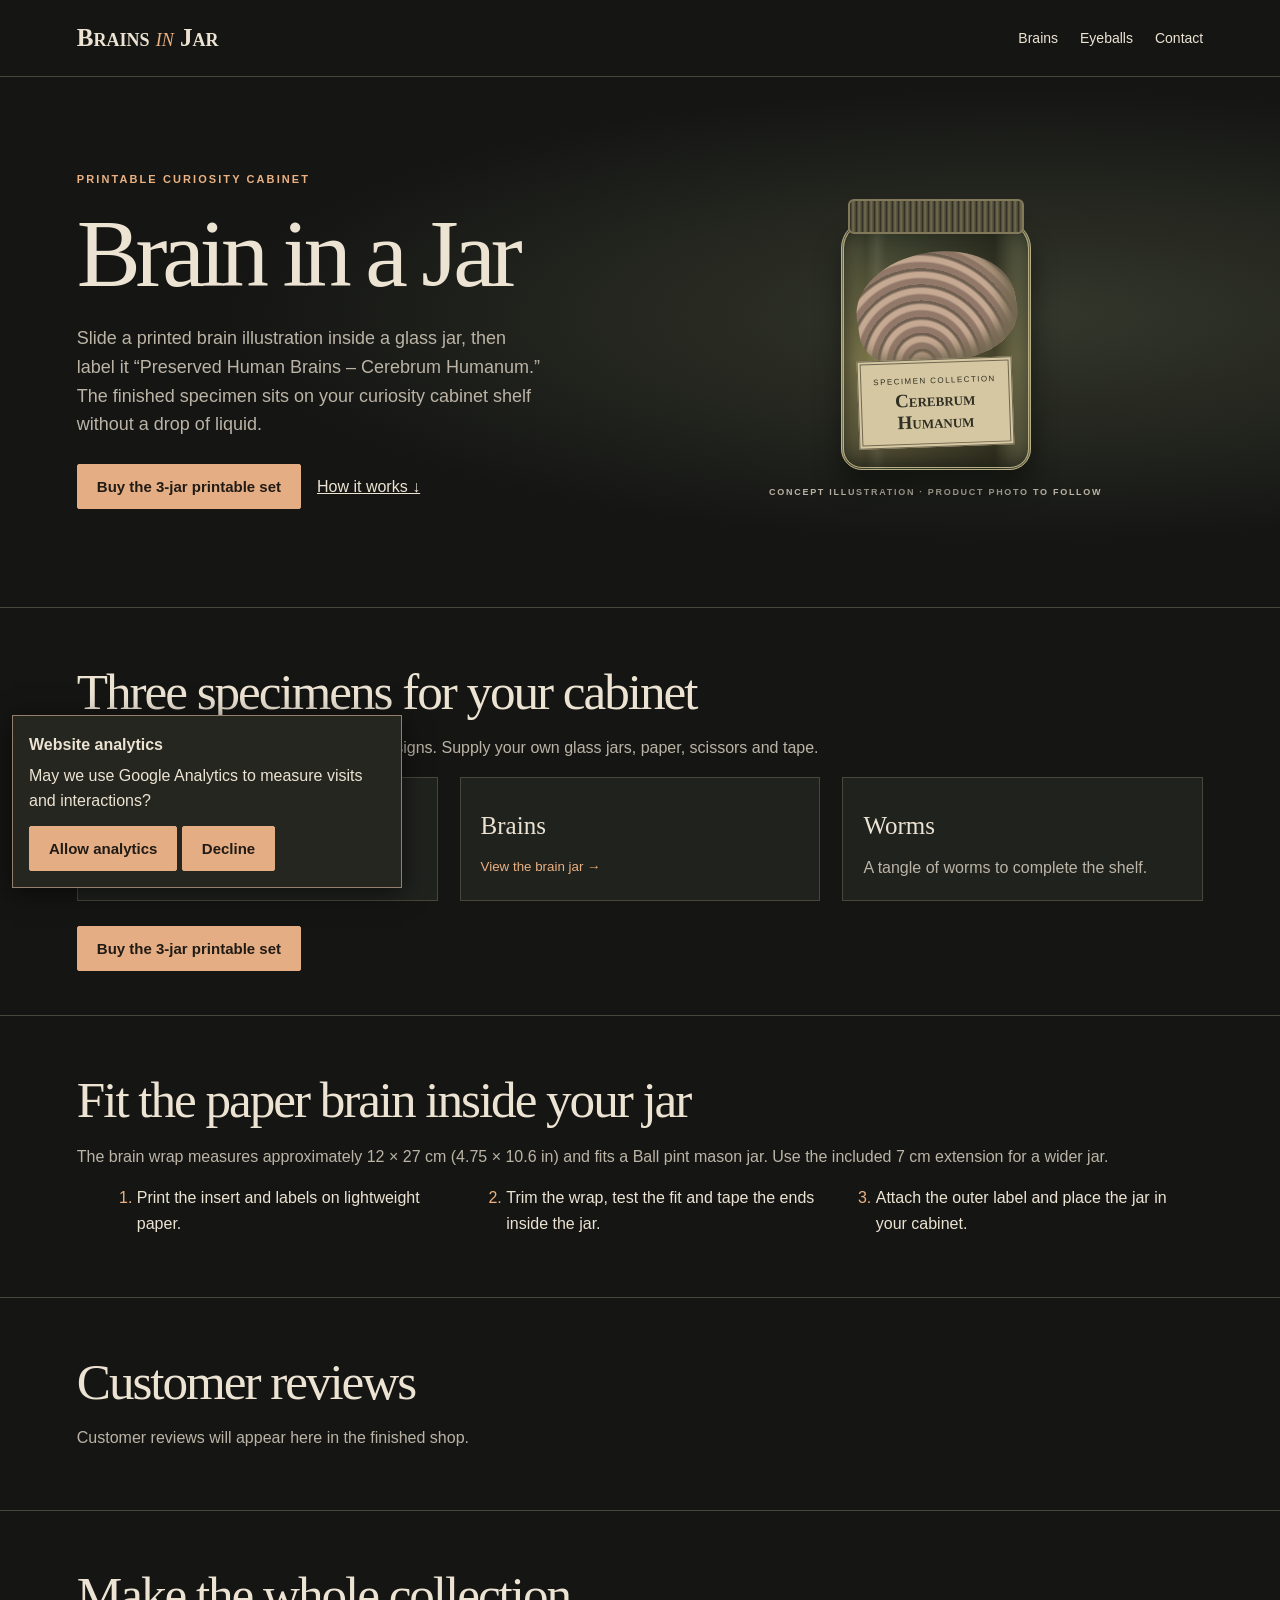
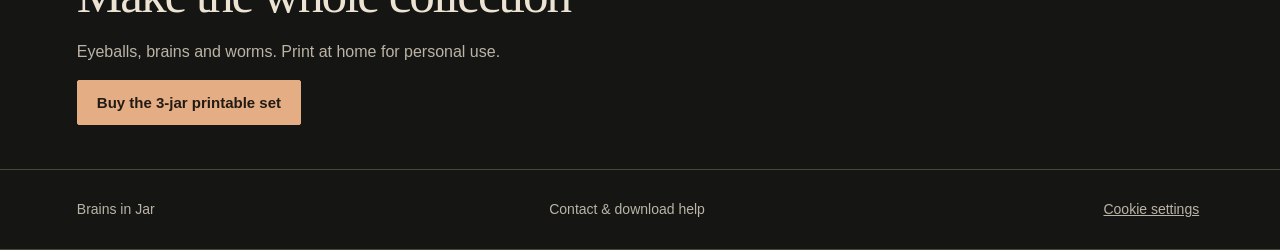
==== public/index.html @ 24efa92d "Add files via upload" ====
<!doctype html><html lang="en"><head><meta charset="utf-8"><meta name="viewport" content="width=device-width,initial-scale=1"><meta name="robots" content="noindex"><title>Brain in a Jar Printable | Brains in Jar</title><link rel="stylesheet" href="style.css"><link rel="icon" href="favicon.ico" sizes="16x16 32x32 48x48 64x64"><link rel="icon" type="image/svg+xml" href="favicon.svg" sizes="any"></head><body><header><a class="brand" href="index.html">Brains <i>in</i> Jar</a><nav aria-label="Main navigation"><a href="index.html">Brains</a><a href="eyeballs-in-a-jar.html">Eyeballs</a><a href="contact.html">Contact</a></nav></header><main><div class="hero"><div><div class="kicker">Printable curiosity cabinet</div><h1>Brain in a Jar</h1><p class="lead">Slide a printed brain illustration inside a glass jar, then label it “Preserved Human Brains – Cerebrum Humanum.” The finished specimen sits on your curiosity cabinet shelf without a drop of liquid.</p><div class="actions"><button type="button" data-buy>Buy the 3-jar printable set</button><a href="#making">How it works ↓</a></div></div><figure><div class="glass" aria-hidden="true"><i class="brain"></i><div class="label"><small>SPECIMEN COLLECTION</small>Cerebrum Humanum</div></div><figcaption>Concept illustration · product photo to follow</figcaption></figure></div><section><h2>Three specimens for your cabinet</h2><p>One digital download with three specimen designs. Supply your own glass jars, paper, scissors and tape.</p><div class="kit"><a href="eyeballs-in-a-jar.html"><h3>Eyeballs</h3><small>View the eyeball jar →</small></a><a href="index.html"><h3>Brains</h3><small>View the brain jar →</small></a><article><h3>Worms</h3><p>A tangle of worms to complete the shelf.</p></article></div><div class="actions"><button type="button" data-buy>Buy the 3-jar printable set</button></div></section><section id="making"><h2>Fit the paper brain inside your jar</h2><p>The brain wrap measures approximately 12 × 27 cm (4.75 × 10.6 in) and fits a Ball pint mason jar. Use the included 7 cm extension for a wider jar.</p><ol class="steps"><li>Print the insert and labels on lightweight paper.</li><li>Trim the wrap, test the fit and tape the ends inside the jar.</li><li>Attach the outer label and place the jar in your cabinet.</li></ol></section><section><h2>Customer reviews</h2><p>Customer reviews will appear here in the finished shop.</p></section><section><h2>Make the whole collection</h2><p>Eyeballs, brains and worms. Print at home for personal use.</p><button type="button" data-buy>Buy the 3-jar printable set</button></section></main><dialog aria-labelledby="checkout"><h2 id="checkout">The three-jar set</h2><p>Eyeballs, brains and worms · Printable download</p><p>Store preview. Checkout will open when the collection launches.</p><form method="dialog"><button>Back to the cabinet</button></form></dialog><script>const box=document.querySelector("dialog");document.querySelectorAll("[data-buy]").forEach(b=>b.onclick=()=>box.showModal());</script><footer><span>Brains in Jar</span><a href="contact.html">Contact &amp; download help</a><button id="cookie-settings" type="button">Cookie settings</button></footer><aside id="analytics-choice" aria-label="Analytics preferences" hidden><strong>Website analytics</strong><p>May we use Google Analytics to measure visits and interactions?</p><button data-accept>Allow analytics</button> <button data-decline>Decline</button></aside><script defer src="analytics.js"></script></body></html>
---- public/style.css ----
:root{--bg:#151614;--paper:#ece3d3;--muted:#bbb4a6;--copper:#ebb182;--line:#49463c}*{box-sizing:border-box}body{margin:0;background:var(--bg);color:var(--paper);font:16px/1.6 'Barlow','Segoe UI',Arial,sans-serif}a{color:inherit}header,footer,.hero,section,main.contact{padding:24px max(6vw,calc((100vw - 1200px)/2))}header,footer,nav,.actions{display:flex;align-items:center;gap:22px}header,footer{justify-content:space-between;border-bottom:1px solid var(--line)}header a,footer a,nav a{text-decoration:none}nav a:hover,footer a:hover{color:var(--copper)}.brand{font:small-caps bold 25px Georgia,serif}.brand i{color:var(--copper);font-weight:normal}nav{font-size:14px}.hero{display:grid;grid-template-columns:1fr 1fr;align-items:center;min-height:530px;gap:5%;padding-top:36px;padding-bottom:40px;background:radial-gradient(ellipse at 80% 45%,#34372b 0,transparent 55%)}h1,h2,h3{font-family:Georgia,serif;font-weight:400;line-height:1.08;margin:14px 0}h1{font-size:clamp(58px,7.5vw,110px);letter-spacing:-.055em}h2{font-size:clamp(32px,4vw,54px);letter-spacing:-.04em}h3{font-size:25px}.kicker,figcaption{color:var(--copper);font:600 11px/1.6 Arial,sans-serif;letter-spacing:.19em;text-transform:uppercase}.lead{max-width:470px;color:var(--muted);font-size:18px}.actions{flex-wrap:wrap;gap:16px;margin-top:25px}button{background:#e5ad83;border:1px solid #e5ad83;color:#211b16;padding:13px 19px;cursor:pointer;font:bold 15px Arial,sans-serif;border-radius:2px}button:hover{background:#f4c7a5}section{padding-top:42px;padding-bottom:44px;border-top:1px solid var(--line)}section p,footer,dialog p{color:var(--muted)}.kit,.steps{display:grid;grid-template-columns:repeat(3,1fr);gap:22px}.kit a,.kit article{display:block;padding:20px;border:1px solid var(--line);background:#20221e;text-decoration:none}.kit a:hover{border-color:var(--copper)}.kit small{color:var(--copper)}.kit p{margin-bottom:0}.steps{counter-reset:step}.steps li{margin-left:20px;padding-right:12px}.steps li::marker{color:var(--copper)}figure{margin:0;text-align:center}figcaption{margin-top:15px;color:var(--muted);font-size:9px}.glass{width:190px;height:250px;margin:40px auto 0;position:relative;border:3px double #b7ae85;border-radius:28px 28px 21px 21px;background:linear-gradient(90deg,#a4986d57,transparent 12%,#cac6a71e 18%,transparent 23%,#17181088 82%,#b0ae8466),linear-gradient(#343a2b,#797348 55%,#49452f);box-shadow:inset 0 0 25px #181c13,0 18px 25px #090b0788}.glass:before{content:'';position:absolute;left:4px;right:4px;top:-24px;height:31px;background:repeating-linear-gradient(90deg,#28271e,#746d51 3px,#403f30 6px);border:2px solid #82795a;border-radius:6px}.eye{position:absolute;width:66px;height:62px;border-radius:50%;background:radial-gradient(circle at 33% 44%,#f7f3df 0 3%,transparent 4%),radial-gradient(circle at 42% 47%,#171a16 0 12%,#788e79 13% 21%,#404f42 22% 25%,#c4bda3 27%,#dbd1b3 48%,#796e56 77%,#343729);box-shadow:2px 4px 5px #20251a}.eye:nth-child(1){left:12px;top:26px;transform:rotate(-20deg)}.eye:nth-child(2){right:12px;top:41px;transform:rotate(110deg)}.eye:nth-child(3){left:52px;top:86px;transform:rotate(55deg)}.brain{position:absolute;inset:29px 12px auto;height:110px;border-radius:52% 52% 40% 35%;background:repeating-radial-gradient(ellipse at 36% 100%,#927869 0 5px,#c6a992 7px 11px,#6f6051 13px 15px);transform:rotate(-9deg);box-shadow:inset -12px -9px 16px #746851}.label{position:absolute;left:8%;right:8%;bottom:20px;background:#d5c7a2;color:#302f23;padding:10px 2px;border:4px double #6f6751;font:small-caps bold 19px Georgia,serif;transform:rotate(-2deg)}.label small{display:block;font:8px/2 Arial,sans-serif;letter-spacing:.18em}.contact{min-height:65vh}.contact h1{font-size:60px}dialog{max-width:min(410px,90vw);background:#22251f;color:var(--paper);border:1px solid var(--line);padding:30px}dialog::backdrop{background:#000b}footer{font-size:14px;border-top:1px solid var(--line)}@media(max-width:700px){header,footer{flex-wrap:wrap;gap:9px}nav{gap:15px}.hero{grid-template-columns:1fr}.hero figure{padding:12px 0}.kit,.steps{grid-template-columns:1fr}.glass{transform:scale(.9);margin-bottom:-10px}section{padding-block:28px}}
#analytics-choice{position:fixed;bottom:12px;left:12px;z-index:4;background:#25261f;color:#ece3d3;padding:16px;border:1px solid #93806c;max-width:min(390px,calc(100vw - 24px));box-shadow:0 4px 24px #0009}#analytics-choice p{margin:5px 0 12px}#cookie-settings{font:inherit;background:transparent;color:inherit;padding:4px;border:0;text-decoration:underline}
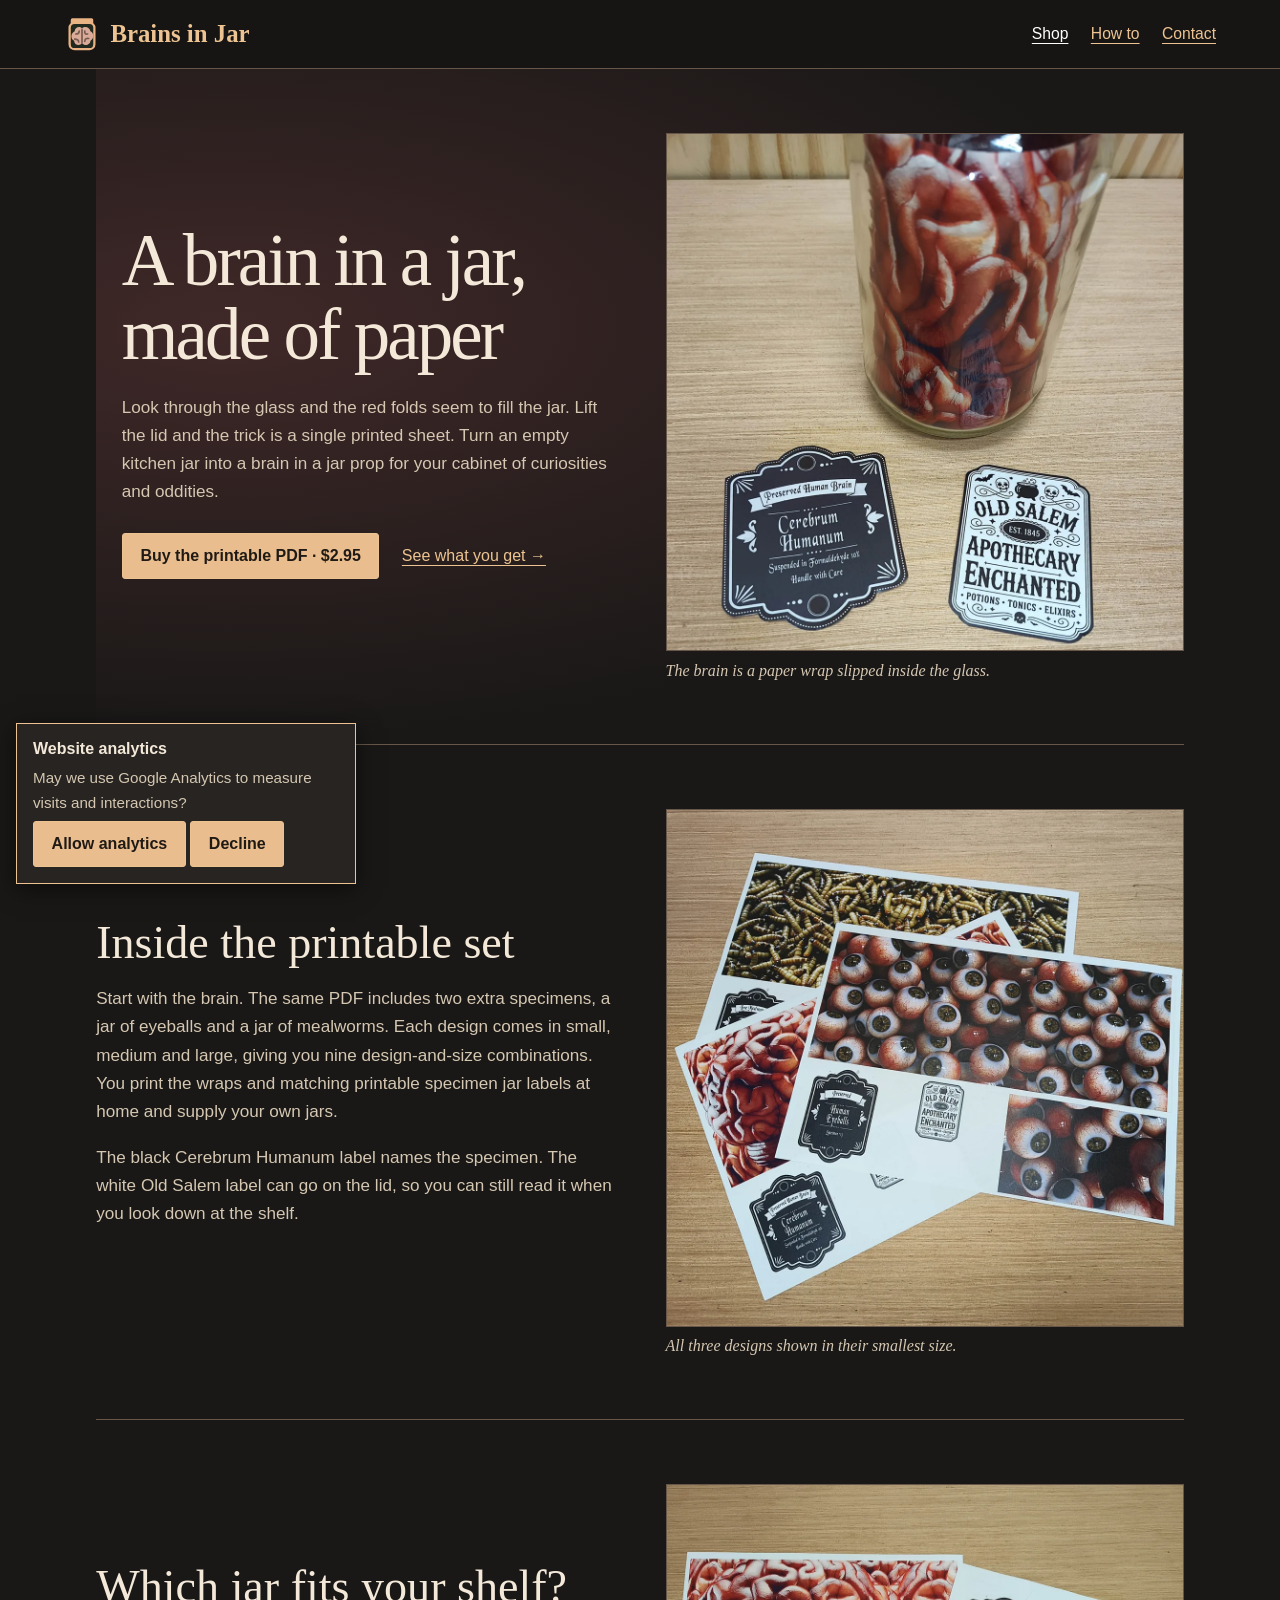
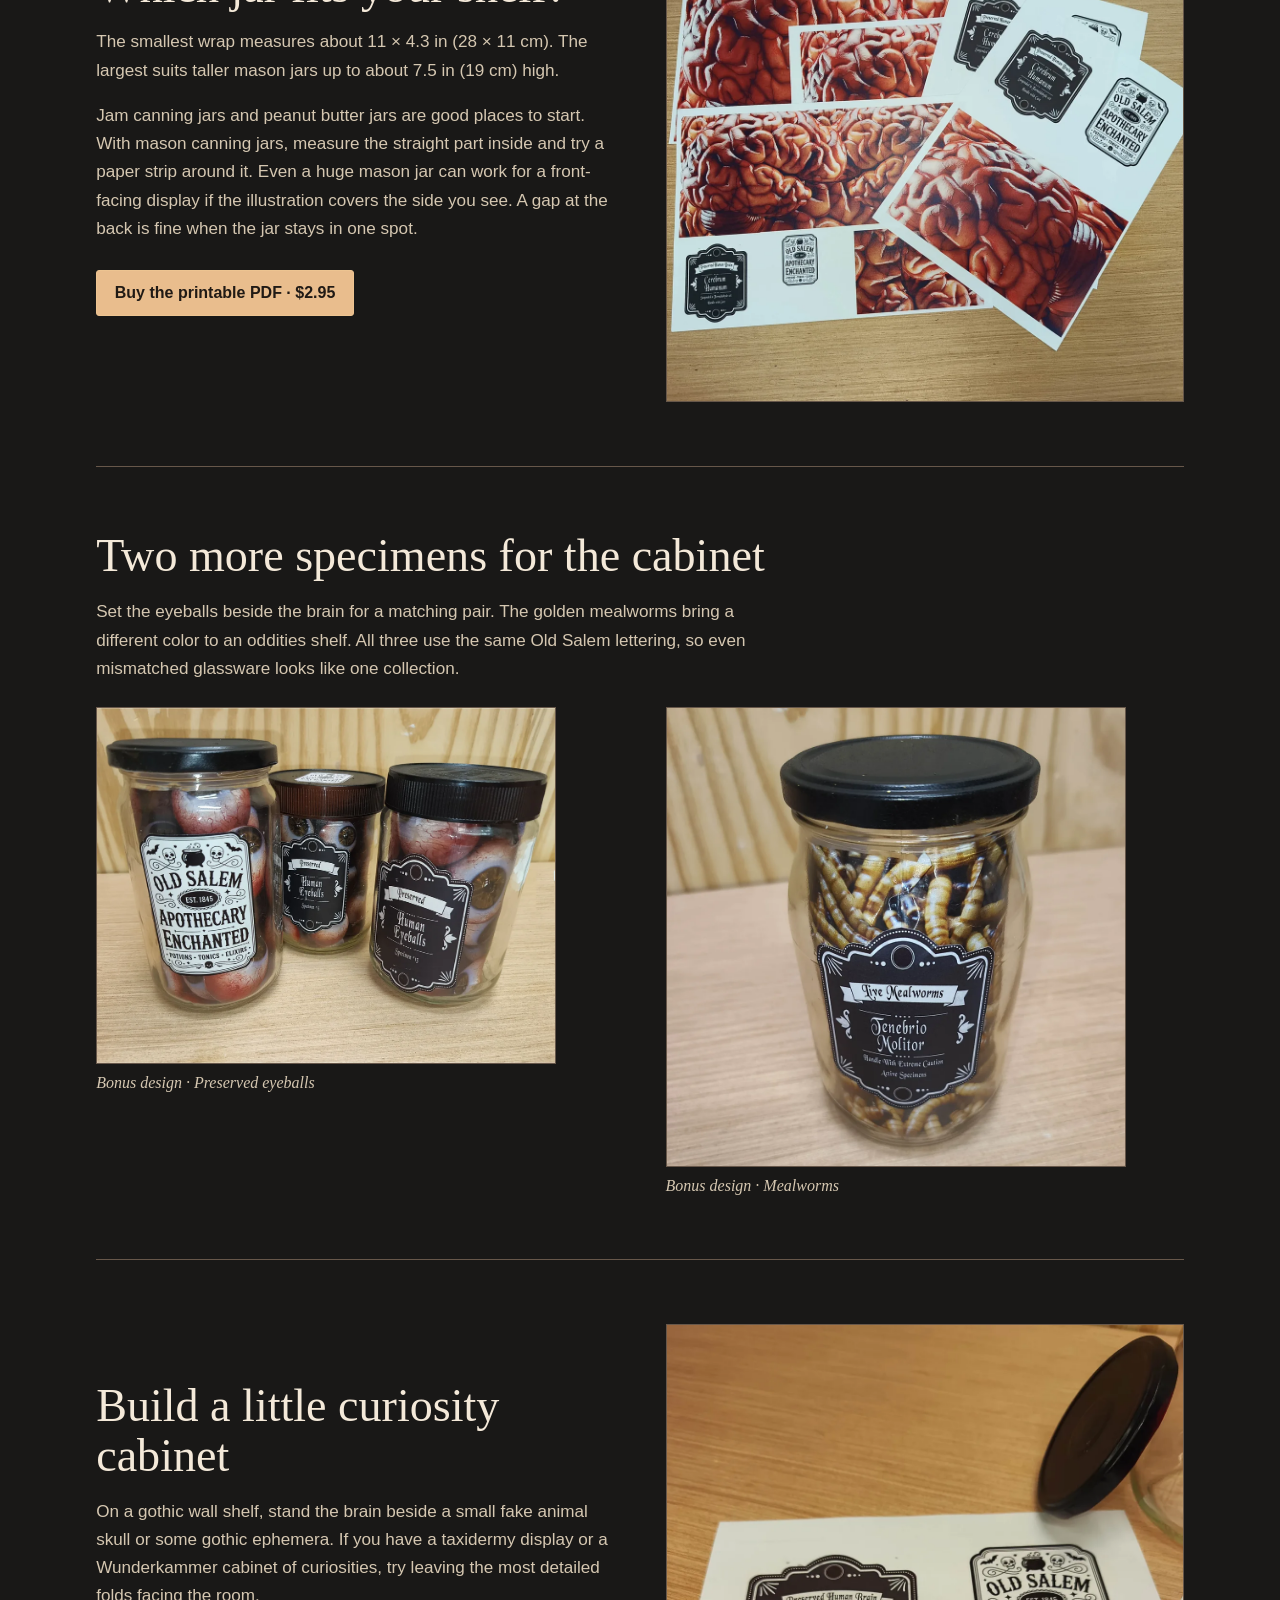
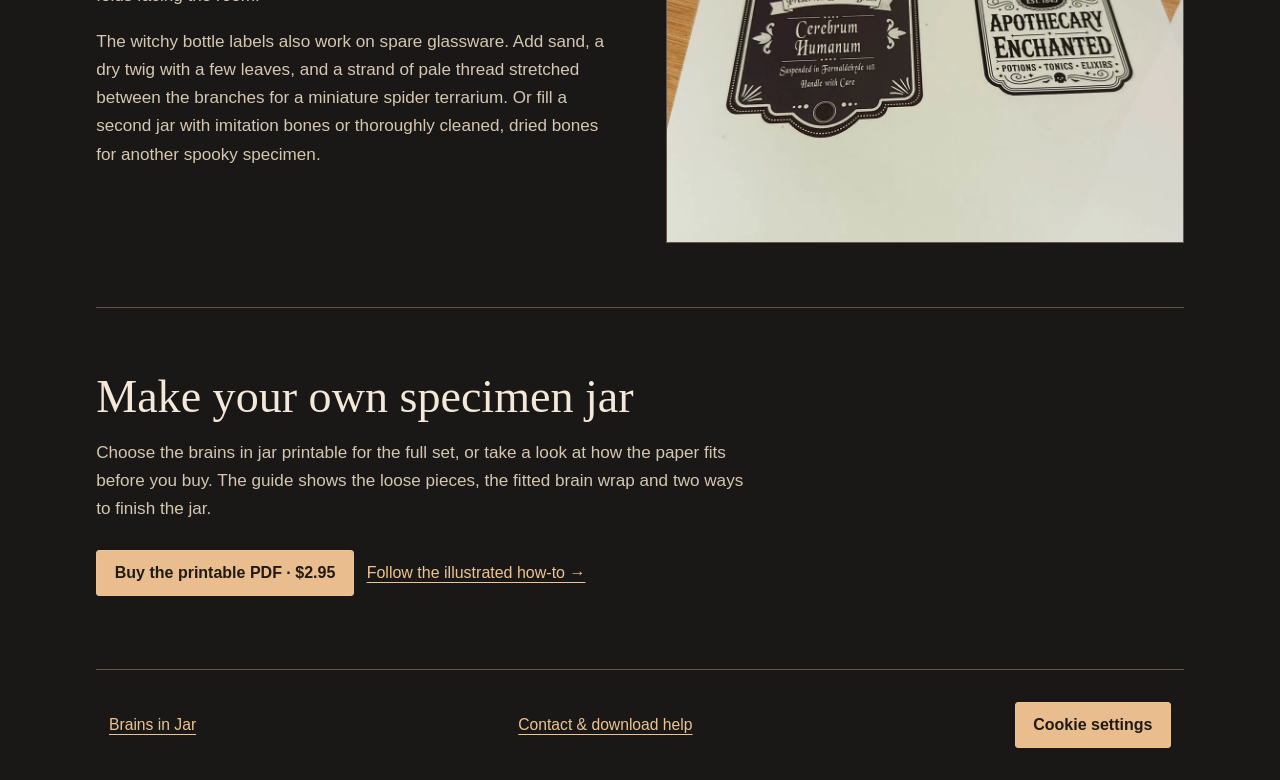
==== commit 7c19cf12: "Add files via upload" ====
--- a/public/index.html
+++ b/public/index.html
@@ -1 +1,2 @@
-<!doctype html><html lang="en"><head><meta charset="utf-8"><meta name="viewport" content="width=device-width,initial-scale=1"><meta name="robots" content="noindex"><title>Brain in a Jar Printable | Brains in Jar</title><link rel="stylesheet" href="style.css"><link rel="icon" href="favicon.ico" sizes="16x16 32x32 48x48 64x64"><link rel="icon" type="image/svg+xml" href="favicon.svg" sizes="any"></head><body><header><a class="brand" href="index.html">Brains <i>in</i> Jar</a><nav aria-label="Main navigation"><a href="index.html">Brains</a><a href="eyeballs-in-a-jar.html">Eyeballs</a><a href="contact.html">Contact</a></nav></header><main><div class="hero"><div><div class="kicker">Printable curiosity cabinet</div><h1>Brain in a Jar</h1><p class="lead">Slide a printed brain illustration inside a glass jar, then label it “Preserved Human Brains – Cerebrum Humanum.” The finished specimen sits on your curiosity cabinet shelf without a drop of liquid.</p><div class="actions"><button type="button" data-buy>Buy the 3-jar printable set</button><a href="#making">How it works ↓</a></div></div><figure><div class="glass" aria-hidden="true"><i class="brain"></i><div class="label"><small>SPECIMEN COLLECTION</small>Cerebrum Humanum</div></div><figcaption>Concept illustration · product photo to follow</figcaption></figure></div><section><h2>Three specimens for your cabinet</h2><p>One digital download with three specimen designs. Supply your own glass jars, paper, scissors and tape.</p><div class="kit"><a href="eyeballs-in-a-jar.html"><h3>Eyeballs</h3><small>View the eyeball jar →</small></a><a href="index.html"><h3>Brains</h3><small>View the brain jar →</small></a><article><h3>Worms</h3><p>A tangle of worms to complete the shelf.</p></article></div><div class="actions"><button type="button" data-buy>Buy the 3-jar printable set</button></div></section><section id="making"><h2>Fit the paper brain inside your jar</h2><p>The brain wrap measures approximately 12 × 27 cm (4.75 × 10.6 in) and fits a Ball pint mason jar. Use the included 7 cm extension for a wider jar.</p><ol class="steps"><li>Print the insert and labels on lightweight paper.</li><li>Trim the wrap, test the fit and tape the ends inside the jar.</li><li>Attach the outer label and place the jar in your cabinet.</li></ol></section><section><h2>Customer reviews</h2><p>Customer reviews will appear here in the finished shop.</p></section><section><h2>Make the whole collection</h2><p>Eyeballs, brains and worms. Print at home for personal use.</p><button type="button" data-buy>Buy the 3-jar printable set</button></section></main><dialog aria-labelledby="checkout"><h2 id="checkout">The three-jar set</h2><p>Eyeballs, brains and worms · Printable download</p><p>Store preview. Checkout will open when the collection launches.</p><form method="dialog"><button>Back to the cabinet</button></form></dialog><script>const box=document.querySelector("dialog");document.querySelectorAll("[data-buy]").forEach(b=>b.onclick=()=>box.showModal());</script><footer><span>Brains in Jar</span><a href="contact.html">Contact &amp; download help</a><button id="cookie-settings" type="button">Cookie settings</button></footer><aside id="analytics-choice" aria-label="Analytics preferences" hidden><strong>Website analytics</strong><p>May we use Google Analytics to measure visits and interactions?</p><button data-accept>Allow analytics</button> <button data-decline>Decline</button></aside><script defer src="analytics.js"></script></body></html>+<!doctype html><html lang="en-US"><head><meta charset="utf-8"><meta name="viewport" content="width=device-width,initial-scale=1"><title>Brain in a Jar Prop | Printable Wraps & Specimen Labels</title><meta name="description" content="Make a paper brain specimen in your own glass jar. The $2.95 PDF includes three sizes each of brain, eyeball and mealworm wraps with matching apothecary labels."><link rel="canonical" href="https://brainsinjar.com/"><link rel="icon" href="/favicon.svg"><link rel="stylesheet" href="/style.css"></head><body><header><div class="bar"><a class="brand" href="/"><img src="/favicon.svg" width="36" height="36" alt="">Brains in Jar</a><nav aria-label="Main navigation"><a href="/" aria-current="page">Shop</a><a href="/how-to">How to</a><a href="/contact">Contact</a></nav></div></header><main><section class="hero split"><div><h1>A brain in a jar, made of paper</h1><p>Look through the glass and the red folds seem to fill the jar. Lift the lid and the trick is a single printed sheet. Turn an empty kitchen jar into a brain in a jar prop for your cabinet of curiosities and oddities.</p><div class="actions"><button class="buy" type="button" data-buy>Buy the printable PDF · $2.95</button><a class="textlink" href="#collection">See what you get →</a></div></div><figure><img src="/cabinet/photos/specimen-1080.webp" srcset="/cabinet/photos/specimen-520.webp 520w, /cabinet/photos/specimen-1080.webp 1080w" sizes="(max-width: 720px) 92vw, 540px" width="1080" height="1080" alt="Folded brain illustration behind glass with the two cut-out apothecary labels" fetchpriority="high"><figcaption>The brain is a paper wrap slipped inside the glass.</figcaption></figure></section><section id="collection" class="split"><div><h2>Inside the printable set</h2><p>Start with the brain. The same PDF includes two extra specimens, a jar of eyeballs and a jar of mealworms. Each design comes in small, medium and large, giving you nine design-and-size combinations. You print the wraps and matching printable specimen jar labels at home and supply your own jars.</p><p>The black Cerebrum Humanum label names the specimen. The white Old Salem label can go on the lid, so you can still read it when you look down at the shelf.</p></div><figure><img src="/cabinet/photos/printable-specimen-jar-set-1080.webp" srcset="/cabinet/photos/printable-specimen-jar-set-520.webp 520w, /cabinet/photos/printable-specimen-jar-set-1080.webp 1080w" sizes="(max-width: 720px) 92vw, 540px" width="1080" height="1080" alt="Small brain, eyeball and mealworm print sheets together" loading="lazy"><figcaption>All three designs shown in their smallest size.</figcaption></figure></section><section class="split"><div><h2>Which jar fits your shelf?</h2><p>The smallest wrap measures about 11 × 4.3 in (28 × 11 cm). The largest suits taller mason jars up to about 7.5 in (19 cm) high.</p><p>Jam canning jars and peanut butter jars are good places to start. With mason canning jars, measure the straight part inside and try a paper strip around it. Even a huge mason jar can work for a front-facing display if the illustration covers the side you see. A gap at the back is fine when the jar stays in one spot.</p><button class="buy" type="button" data-buy>Buy the printable PDF · $2.95</button></div><figure><img src="/cabinet/photos/sizes-1080.webp" srcset="/cabinet/photos/sizes-520.webp 520w, /cabinet/photos/sizes-1080.webp 1080w" sizes="(max-width: 720px) 92vw, 540px" width="1080" height="1080" alt="Brain wrap and coordinating labels printed at several sizes" loading="lazy"></figure></section><section class="wide"><div><h2>Two more specimens for the cabinet</h2><p>Set the eyeballs beside the brain for a matching pair. The golden mealworms bring a different color to an oddities shelf. All three use the same Old Salem lettering, so even mismatched glassware looks like one collection.</p><div class="gallery"><figure><img src="/cabinet/photos/eyeball-jars-1080.webp" srcset="/cabinet/photos/eyeball-jars-520.webp 520w, /cabinet/photos/eyeball-jars-1080.webp 1080w" sizes="(max-width: 720px) 92vw, 540px" width="1080" height="837" alt="Three finished eyeball jars with black and white labels" loading="lazy"><figcaption>Bonus design · Preserved eyeballs</figcaption></figure><figure><img src="/cabinet/photos/mealworm-specimen-jar-1080.webp" srcset="/cabinet/photos/mealworm-specimen-jar-520.webp 520w, /cabinet/photos/mealworm-specimen-jar-1080.webp 1080w" sizes="(max-width: 720px) 92vw, 540px" width="1080" height="1080" alt="Mealworm print behind glass with a specimen label" loading="lazy"><figcaption>Bonus design · Mealworms</figcaption></figure></div></div></section><section class="split"><div><h2>Build a little curiosity cabinet</h2><p>On a gothic wall shelf, stand the brain beside a small fake animal skull or some gothic ephemera. If you have a taxidermy display or a Wunderkammer cabinet of curiosities, try leaving the most detailed folds facing the room.</p><p>The witchy bottle labels also work on spare glassware. Add sand, a dry twig with a few leaves, and a strand of pale thread stretched between the branches for a miniature spider terrarium. Or fill a second jar with imitation bones or thoroughly cleaned, dried bones for another spooky specimen.</p></div><figure><img src="/cabinet/photos/labels-1080.webp" srcset="/cabinet/photos/labels-520.webp 520w, /cabinet/photos/labels-1080.webp 1080w" sizes="(max-width: 720px) 92vw, 540px" width="1080" height="1080" alt="Black Cerebrum Humanum and white Old Salem witchy labels" loading="lazy"></figure></section><section class="wide"><div><h2>Make your own specimen jar</h2><p>Choose the brains in jar printable for the full set, or take a look at how the paper fits before you buy. The guide shows the loose pieces, the fitted brain wrap and two ways to finish the jar.</p><button class="buy" type="button" data-buy>Buy the printable PDF · $2.95</button><a class="textlink" href="/how-to">Follow the illustrated how-to →</a></div></section></main><footer class="frame"><a href="/">Brains in Jar</a><a href="/contact.html">Contact &amp; download help</a><button id="cookie-settings">Cookie settings</button></footer><aside id="analytics-choice" aria-label="Analytics preferences" hidden><strong>Website analytics</strong><p>May we use Google Analytics to measure visits and interactions?</p><button data-accept>Allow analytics</button> <button data-decline>Decline</button></aside><script defer src="/analytics.js"></script>
+<script defer src="https://cdn.paddle.com/paddle/v2/paddle.js"></script><script defer src="/jar-shop.js"></script></body></html>
--- a/style.css
+++ b/style.css
@@ -0,0 +1 @@
+:root{color-scheme:dark;--ink:#f4e9d9;--muted:#d5c7b1;--line:#67574a;--gold:#edc491;background:#191817;color:var(--ink);font-family:"Trebuchet MS",Arial,sans-serif}*{box-sizing:border-box}body{margin:0}header{background:#171514;border-bottom:1px solid var(--line);padding:1rem 5vw}.bar,main,footer{max-width:1190px;margin:auto}.bar,.brand,nav,.actions,footer{display:flex;align-items:center;gap:1.4rem;flex-wrap:wrap}.bar,footer{justify-content:space-between}.brand{font:600 1.55rem Georgia,serif;text-decoration:none;gap:.65rem}nav a,footer a{font-size:.98rem}a{color:var(--gold);text-underline-offset:.25em}nav a[aria-current]{color:white}main{padding:0 clamp(1rem,4vw,3.5rem)}section{padding:clamp(2.3rem,5vw,5rem) 0;border-bottom:1px solid var(--line)}.split,.gallery{display:grid;grid-template-columns:minmax(0,1fr) minmax(0,1fr);gap:clamp(1.6rem,4vw,4.5rem);align-items:center}.hero{background:radial-gradient(at 12% 38%,#402828,transparent 70%)}.hero>div{padding-left:clamp(.75rem,2vw,2rem)}h1,h2,figcaption{font-family:Georgia,serif;font-weight:500}h1{font-size:clamp(2.7rem,5.7vw,5.3rem);letter-spacing:-.04em;line-height:1.02;margin:0 0 1.3rem}h2{font-size:clamp(1.9rem,3.6vw,3.2rem);line-height:1.08;margin:0 0 1rem}p,li,label{font-size:1.07rem;line-height:1.65;color:var(--muted)}p{max-width:69ch}figure{margin:0}figure img{display:block;width:100%;height:auto;border:1px solid var(--line)}figcaption{padding-top:.65rem;color:var(--muted);font-style:italic}.gallery{align-items:start;margin-top:1.5rem}.gallery figure{max-width:460px}.buy,button,#file{font:inherit;cursor:pointer;border:1px solid var(--gold);padding:.8rem 1.1rem;background:#e9bd8d;color:#201a15;border-radius:3px;font-weight:bold}.buy{margin:.6rem .8rem .6rem 0}.textlink{display:inline-block;margin:.7rem 0}.actions{gap:.6rem}footer{padding:2rem 5vw}form{padding:1.35rem;background:#272421;border:1px solid var(--line)}label,input,textarea,select{display:block;width:100%}input,textarea,select{padding:.75rem;font:inherit;margin:.2rem 0 .8rem;border:1px solid var(--line);background:#171514;color:var(--ink)}#analytics-choice{position:fixed;bottom:1rem;left:1rem;max-width:min(340px,92vw);padding:1rem;background:#272421;border:1px solid var(--gold);box-shadow:0 5px 22px #0008}#analytics-choice p{font-size:.95rem;margin:.4rem 0}button:disabled{opacity:.6}[hidden]{display:none!important}:focus-visible{outline:3px solid #9ed9d0;outline-offset:3px}@media(max-width:720px){.split{grid-template-columns:1fr}.gallery{gap:1rem}.bar{gap:.8rem}nav{gap:1rem}.hero>div{padding-left:0}.brand{font-size:1.25rem}.actions{align-items:flex-start}.hero figure{max-width:480px}}
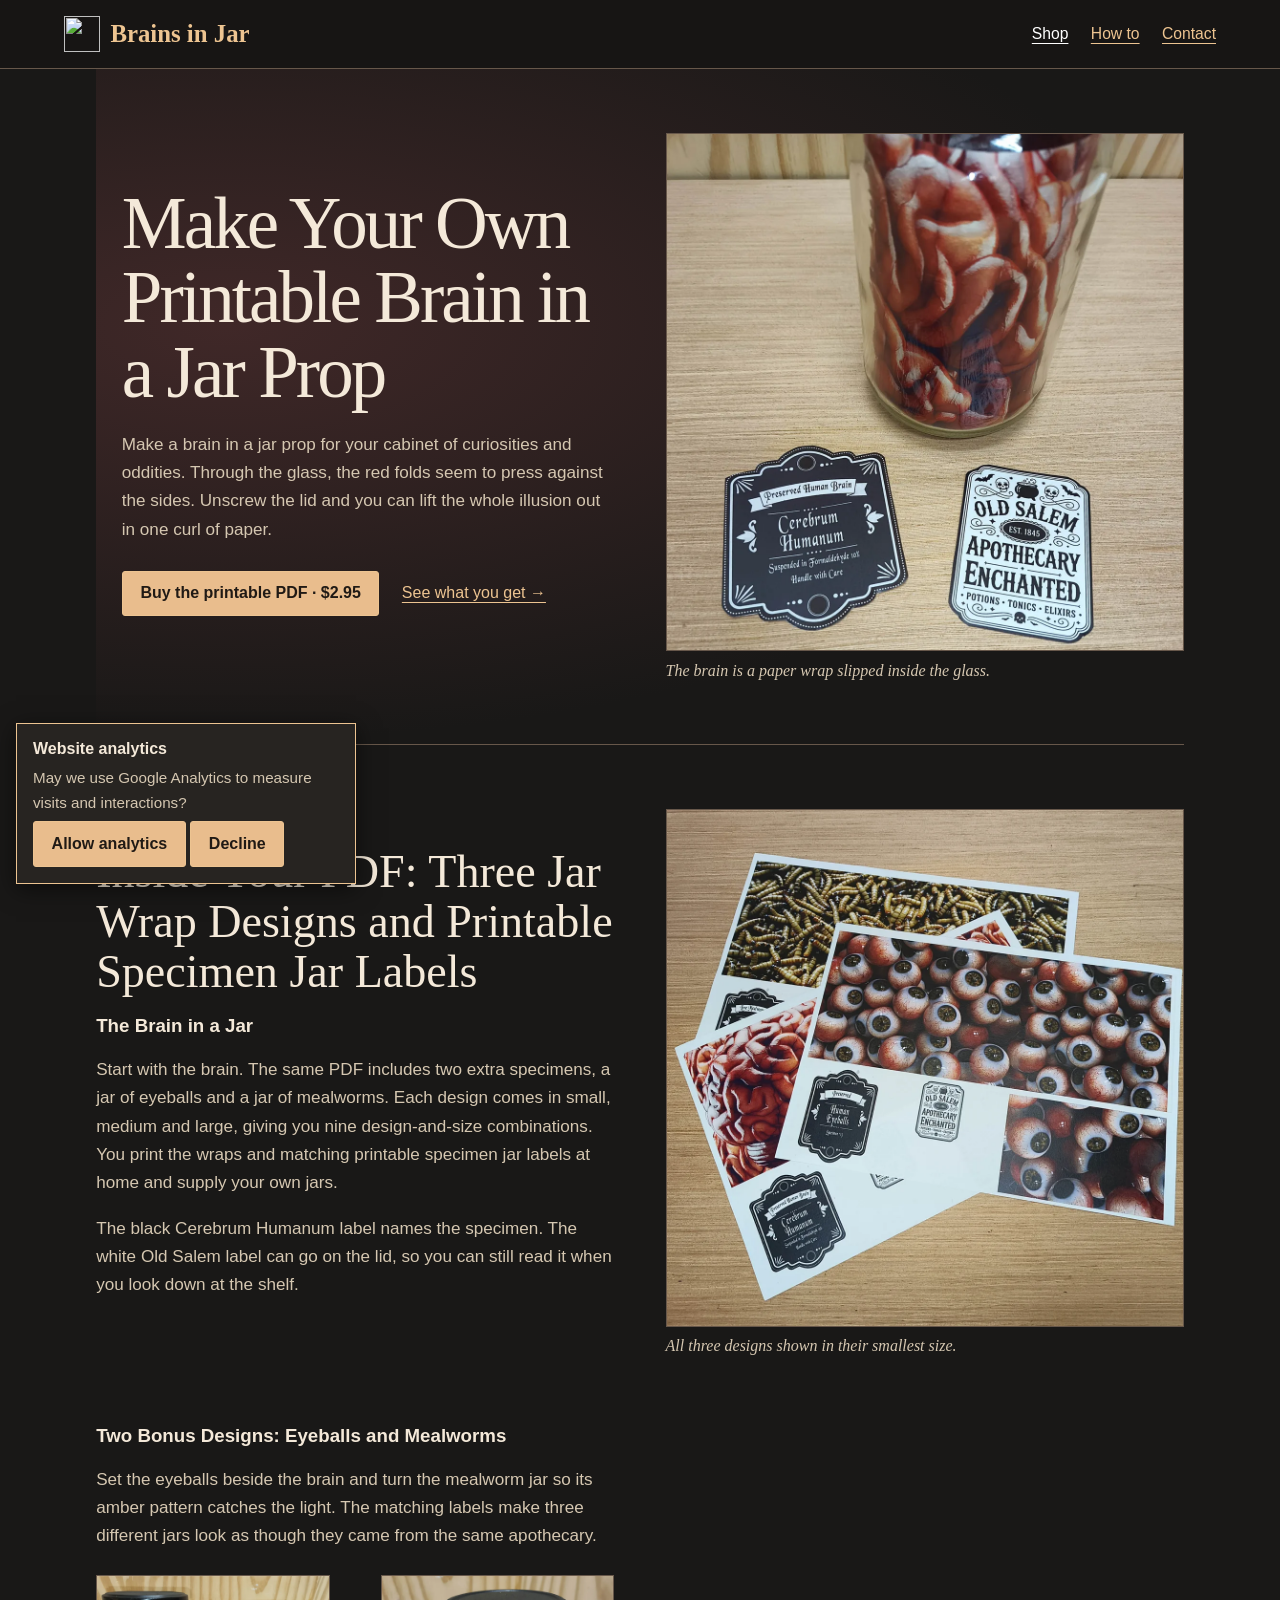
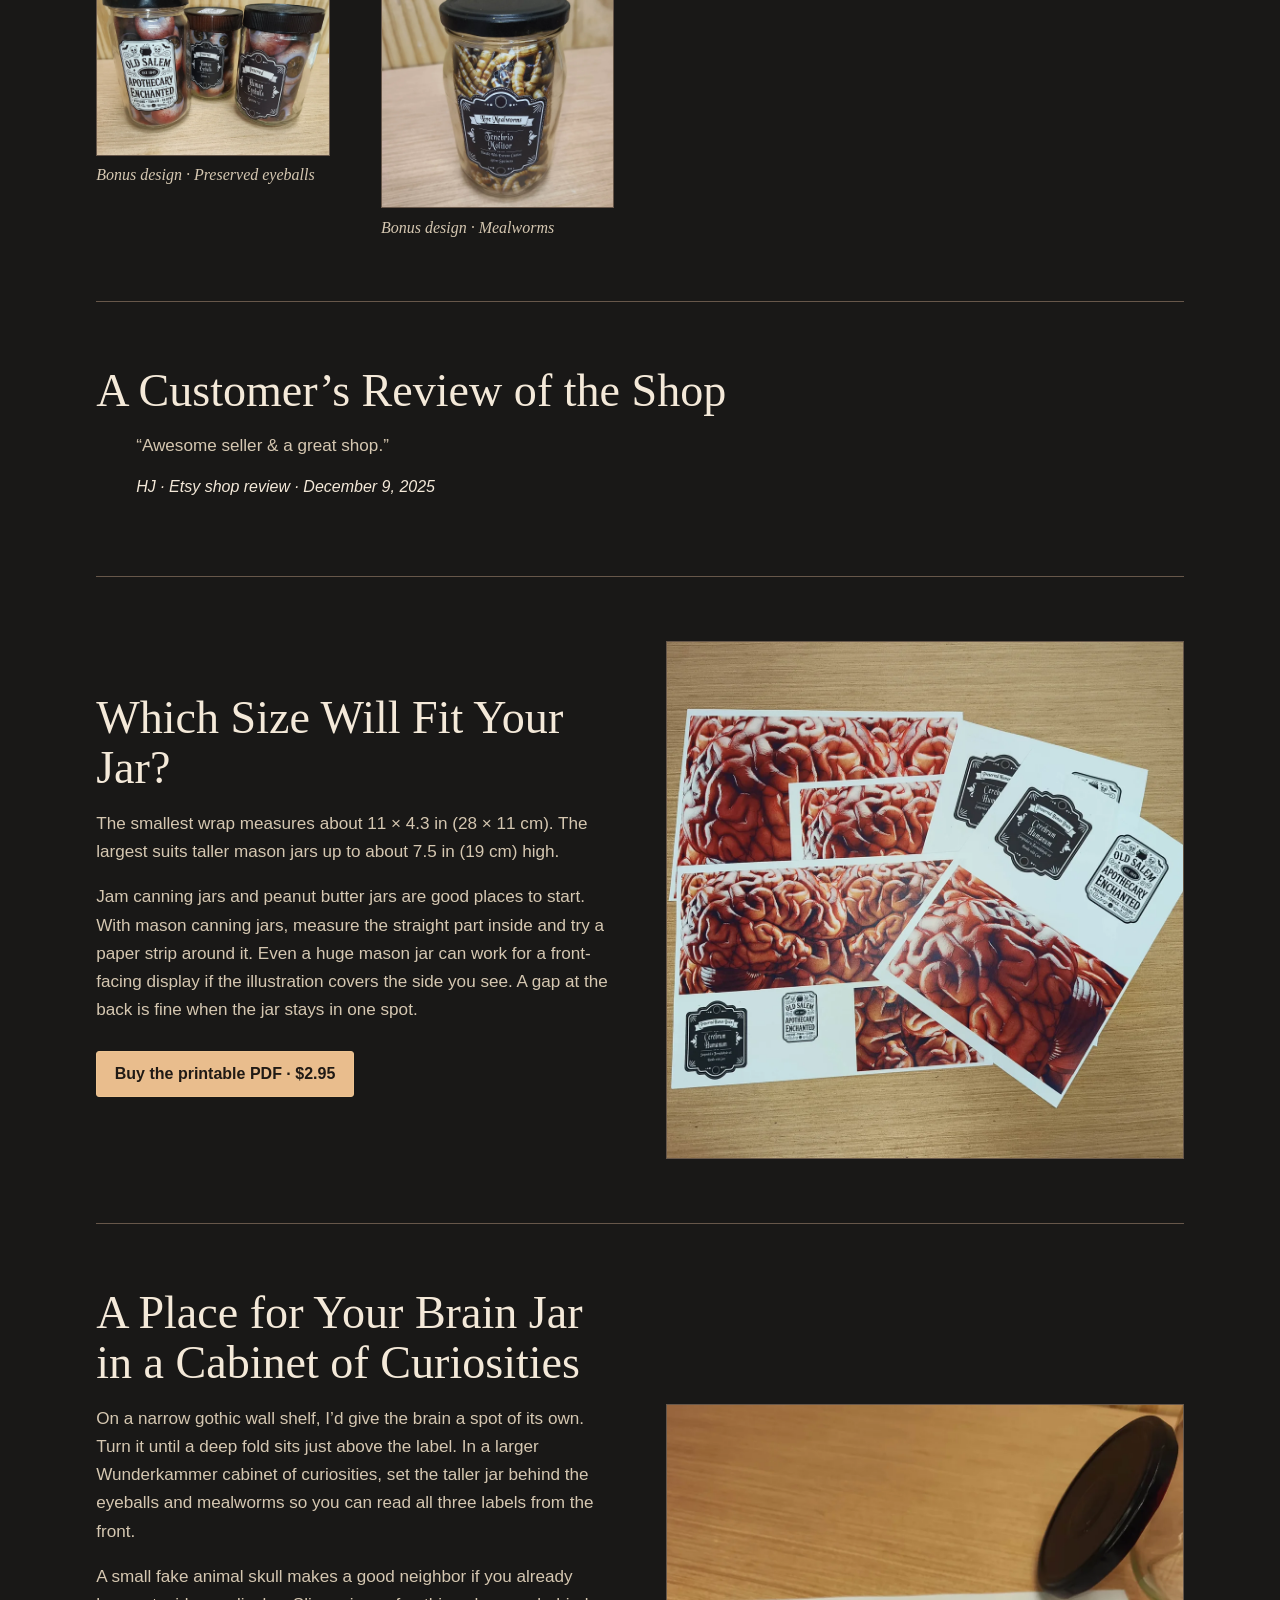
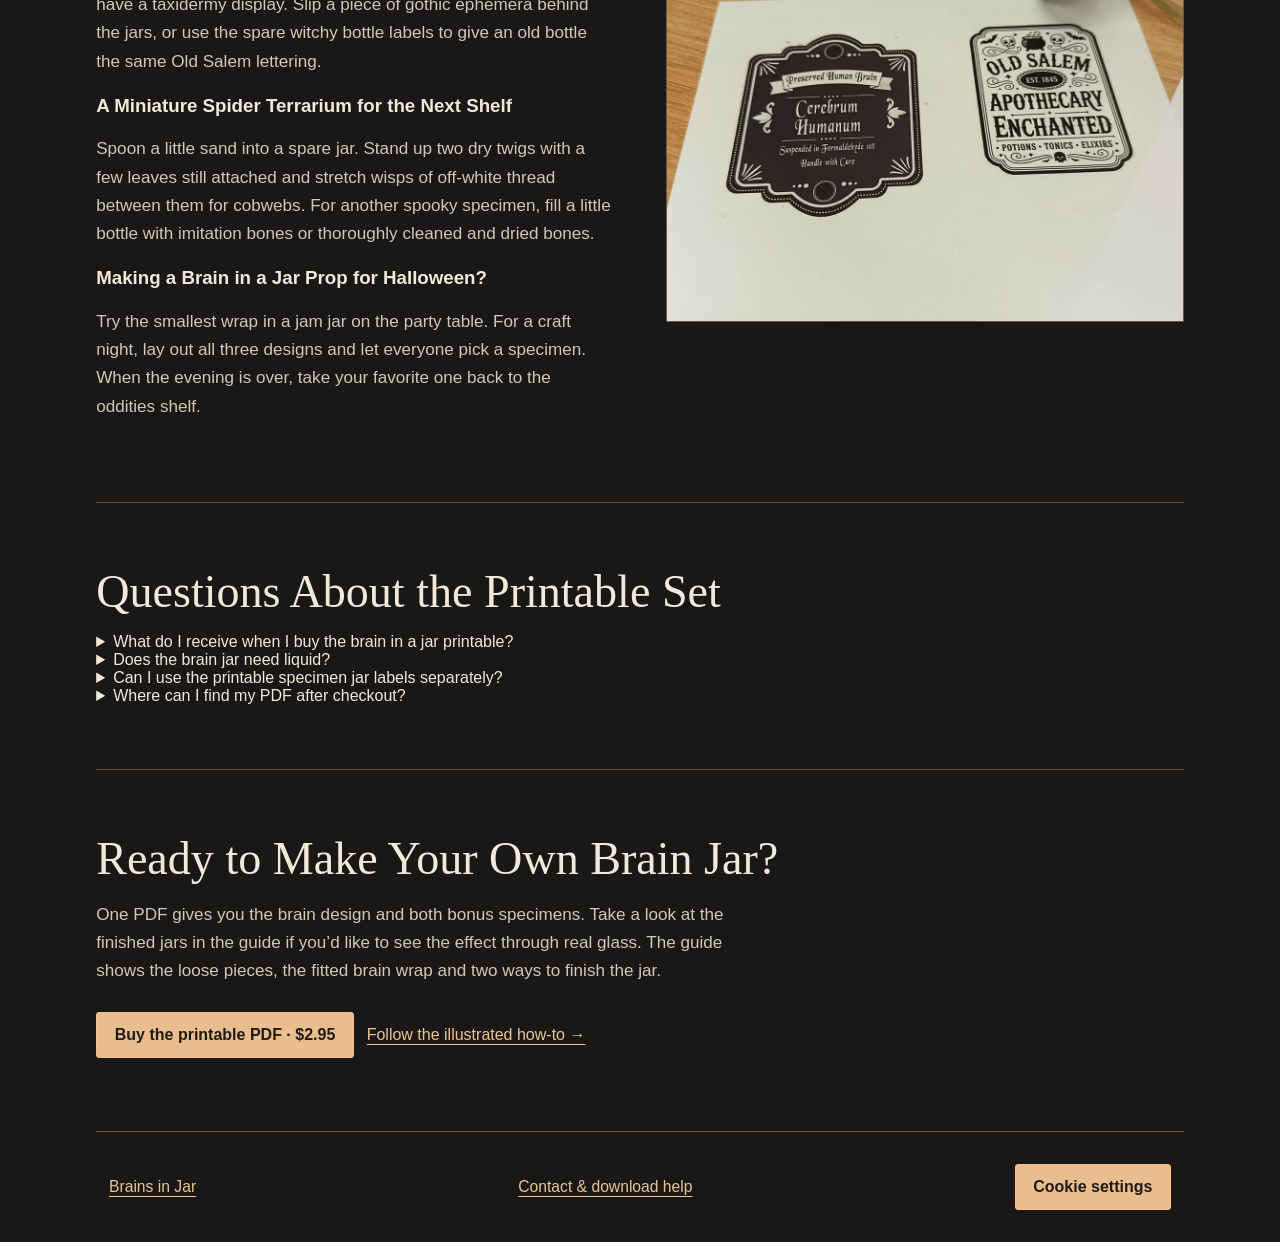
==== commit 0334e4d5: "Add files via upload" ====
--- a/public/index.html
+++ b/public/index.html
@@ -1,2 +1,14 @@
-<!doctype html><html lang="en-US"><head><meta charset="utf-8"><meta name="viewport" content="width=device-width,initial-scale=1"><title>Brain in a Jar Prop | Printable Wraps & Specimen Labels</title><meta name="description" content="Make a paper brain specimen in your own glass jar. The $2.95 PDF includes three sizes each of brain, eyeball and mealworm wraps with matching apothecary labels."><link rel="canonical" href="https://brainsinjar.com/"><link rel="icon" href="/favicon.svg"><link rel="stylesheet" href="/style.css"></head><body><header><div class="bar"><a class="brand" href="/"><img src="/favicon.svg" width="36" height="36" alt="">Brains in Jar</a><nav aria-label="Main navigation"><a href="/" aria-current="page">Shop</a><a href="/how-to">How to</a><a href="/contact">Contact</a></nav></div></header><main><section class="hero split"><div><h1>A brain in a jar, made of paper</h1><p>Look through the glass and the red folds seem to fill the jar. Lift the lid and the trick is a single printed sheet. Turn an empty kitchen jar into a brain in a jar prop for your cabinet of curiosities and oddities.</p><div class="actions"><button class="buy" type="button" data-buy>Buy the printable PDF · $2.95</button><a class="textlink" href="#collection">See what you get →</a></div></div><figure><img src="/cabinet/photos/specimen-1080.webp" srcset="/cabinet/photos/specimen-520.webp 520w, /cabinet/photos/specimen-1080.webp 1080w" sizes="(max-width: 720px) 92vw, 540px" width="1080" height="1080" alt="Folded brain illustration behind glass with the two cut-out apothecary labels" fetchpriority="high"><figcaption>The brain is a paper wrap slipped inside the glass.</figcaption></figure></section><section id="collection" class="split"><div><h2>Inside the printable set</h2><p>Start with the brain. The same PDF includes two extra specimens, a jar of eyeballs and a jar of mealworms. Each design comes in small, medium and large, giving you nine design-and-size combinations. You print the wraps and matching printable specimen jar labels at home and supply your own jars.</p><p>The black Cerebrum Humanum label names the specimen. The white Old Salem label can go on the lid, so you can still read it when you look down at the shelf.</p></div><figure><img src="/cabinet/photos/printable-specimen-jar-set-1080.webp" srcset="/cabinet/photos/printable-specimen-jar-set-520.webp 520w, /cabinet/photos/printable-specimen-jar-set-1080.webp 1080w" sizes="(max-width: 720px) 92vw, 540px" width="1080" height="1080" alt="Small brain, eyeball and mealworm print sheets together" loading="lazy"><figcaption>All three designs shown in their smallest size.</figcaption></figure></section><section class="split"><div><h2>Which jar fits your shelf?</h2><p>The smallest wrap measures about 11 × 4.3 in (28 × 11 cm). The largest suits taller mason jars up to about 7.5 in (19 cm) high.</p><p>Jam canning jars and peanut butter jars are good places to start. With mason canning jars, measure the straight part inside and try a paper strip around it. Even a huge mason jar can work for a front-facing display if the illustration covers the side you see. A gap at the back is fine when the jar stays in one spot.</p><button class="buy" type="button" data-buy>Buy the printable PDF · $2.95</button></div><figure><img src="/cabinet/photos/sizes-1080.webp" srcset="/cabinet/photos/sizes-520.webp 520w, /cabinet/photos/sizes-1080.webp 1080w" sizes="(max-width: 720px) 92vw, 540px" width="1080" height="1080" alt="Brain wrap and coordinating labels printed at several sizes" loading="lazy"></figure></section><section class="wide"><div><h2>Two more specimens for the cabinet</h2><p>Set the eyeballs beside the brain for a matching pair. The golden mealworms bring a different color to an oddities shelf. All three use the same Old Salem lettering, so even mismatched glassware looks like one collection.</p><div class="gallery"><figure><img src="/cabinet/photos/eyeball-jars-1080.webp" srcset="/cabinet/photos/eyeball-jars-520.webp 520w, /cabinet/photos/eyeball-jars-1080.webp 1080w" sizes="(max-width: 720px) 92vw, 540px" width="1080" height="837" alt="Three finished eyeball jars with black and white labels" loading="lazy"><figcaption>Bonus design · Preserved eyeballs</figcaption></figure><figure><img src="/cabinet/photos/mealworm-specimen-jar-1080.webp" srcset="/cabinet/photos/mealworm-specimen-jar-520.webp 520w, /cabinet/photos/mealworm-specimen-jar-1080.webp 1080w" sizes="(max-width: 720px) 92vw, 540px" width="1080" height="1080" alt="Mealworm print behind glass with a specimen label" loading="lazy"><figcaption>Bonus design · Mealworms</figcaption></figure></div></div></section><section class="split"><div><h2>Build a little curiosity cabinet</h2><p>On a gothic wall shelf, stand the brain beside a small fake animal skull or some gothic ephemera. If you have a taxidermy display or a Wunderkammer cabinet of curiosities, try leaving the most detailed folds facing the room.</p><p>The witchy bottle labels also work on spare glassware. Add sand, a dry twig with a few leaves, and a strand of pale thread stretched between the branches for a miniature spider terrarium. Or fill a second jar with imitation bones or thoroughly cleaned, dried bones for another spooky specimen.</p></div><figure><img src="/cabinet/photos/labels-1080.webp" srcset="/cabinet/photos/labels-520.webp 520w, /cabinet/photos/labels-1080.webp 1080w" sizes="(max-width: 720px) 92vw, 540px" width="1080" height="1080" alt="Black Cerebrum Humanum and white Old Salem witchy labels" loading="lazy"></figure></section><section class="wide"><div><h2>Make your own specimen jar</h2><p>Choose the brains in jar printable for the full set, or take a look at how the paper fits before you buy. The guide shows the loose pieces, the fitted brain wrap and two ways to finish the jar.</p><button class="buy" type="button" data-buy>Buy the printable PDF · $2.95</button><a class="textlink" href="/how-to">Follow the illustrated how-to →</a></div></section></main><footer class="frame"><a href="/">Brains in Jar</a><a href="/contact.html">Contact &amp; download help</a><button id="cookie-settings">Cookie settings</button></footer><aside id="analytics-choice" aria-label="Analytics preferences" hidden><strong>Website analytics</strong><p>May we use Google Analytics to measure visits and interactions?</p><button data-accept>Allow analytics</button> <button data-decline>Decline</button></aside><script defer src="/analytics.js"></script>
-<script defer src="https://cdn.paddle.com/paddle/v2/paddle.js"></script><script defer src="/jar-shop.js"></script></body></html>+<!doctype html><html lang="en-US"><head><meta charset="utf-8"><meta name="viewport" content="width=device-width,initial-scale=1"><title>Printable Brain in a Jar Prop | Brains in Jar</title><meta name="description" content="Make a paper brain specimen in your own glass jar. The $2.95 PDF includes three sizes each of brain, eyeball and mealworm wraps with matching apothecary labels."><link rel="canonical" href="https://brainsinjar.com/"><link rel="icon" href="/favicon.svg"><link rel="stylesheet" href="/style.css"><link rel="stylesheet" href="/brain-pages.css"></head><body><header><div class="bar"><a class="brand" href="/"><img src="/brain-jar-mark.svg" width="36" height="36" alt="">Brains in Jar</a><nav aria-label="Main navigation"><a href="/" aria-current="page">Shop</a><a href="/how-to">How to</a><a href="/contact">Contact</a></nav></div></header><main class="cabinet-page">
+<section class="hero split"><div><h1>Make Your Own Printable Brain in a Jar Prop</h1><p>Make a brain in a jar prop for your cabinet of curiosities and oddities. Through the glass, the red folds seem to press against the sides. Unscrew the lid and you can lift the whole illusion out in one curl of paper.</p><div class="actions"><button class="buy" type="button" data-buy>Buy the printable PDF · $2.95</button><a class="textlink" href="#collection">See what you get →</a></div></div><figure><img src="/cabinet/photos/specimen-1080.webp" srcset="/cabinet/photos/specimen-520.webp 520w, /cabinet/photos/specimen-1080.webp 1080w" sizes="(max-width: 720px) 92vw, 540px" width="1080" height="1080" alt="Folded brain illustration behind glass with the two cut-out apothecary labels" fetchpriority="high"><figcaption>The brain is a paper wrap slipped inside the glass.</figcaption></figure></section>
+<section id="collection" class="split"><div><h2>Inside Your PDF: Three Jar Wrap Designs and Printable Specimen Jar Labels</h2><h3>The Brain in a Jar</h3><p>Start with the brain. The same PDF includes two extra specimens, a jar of eyeballs and a jar of mealworms. Each design comes in small, medium and large, giving you nine design-and-size combinations. You print the wraps and matching printable specimen jar labels at home and supply your own jars.</p><p>The black Cerebrum Humanum label names the specimen. The white Old Salem label can go on the lid, so you can still read it when you look down at the shelf.</p></div><figure><img src="/cabinet/photos/printable-specimen-jar-set-1080.webp" srcset="/cabinet/photos/printable-specimen-jar-set-520.webp 520w, /cabinet/photos/printable-specimen-jar-set-1080.webp 1080w" sizes="(max-width: 720px) 92vw, 540px" width="1080" height="1080" alt="Small brain, eyeball and mealworm print sheets together" loading="lazy"><figcaption>All three designs shown in their smallest size.</figcaption></figure><div class="bonus-row"><h3>Two Bonus Designs: Eyeballs and Mealworms</h3><p>Set the eyeballs beside the brain and turn the mealworm jar so its amber pattern catches the light. The matching labels make three different jars look as though they came from the same apothecary.</p><div class="gallery"><figure><img src="/cabinet/photos/eyeball-jars-1080.webp" srcset="/cabinet/photos/eyeball-jars-520.webp 520w, /cabinet/photos/eyeball-jars-1080.webp 1080w" sizes="(max-width: 720px) 92vw, 540px" width="1080" height="837" alt="Three finished eyeball jars with black and white labels" loading="lazy"><figcaption>Bonus design · Preserved eyeballs</figcaption></figure><figure><img src="/cabinet/photos/mealworm-specimen-jar-1080.webp" srcset="/cabinet/photos/mealworm-specimen-jar-520.webp 520w, /cabinet/photos/mealworm-specimen-jar-1080.webp 1080w" sizes="(max-width: 720px) 92vw, 540px" width="1080" height="1080" alt="Mealworm print behind glass with a specimen label" loading="lazy"><figcaption>Bonus design · Mealworms</figcaption></figure></div></div></section>
+<section class="wide review"><div><h2>A Customer’s Review of the Shop</h2><blockquote><p>“Awesome seller &amp; a great shop.”</p><cite>HJ · Etsy shop review · December 9, 2025</cite></blockquote></div></section>
+<section class="split"><div><h2>Which Size Will Fit Your Jar?</h2><p>The smallest wrap measures about 11 × 4.3 in (28 × 11 cm). The largest suits taller mason jars up to about 7.5 in (19 cm) high.</p><p>Jam canning jars and peanut butter jars are good places to start. With mason canning jars, measure the straight part inside and try a paper strip around it. Even a huge mason jar can work for a front-facing display if the illustration covers the side you see. A gap at the back is fine when the jar stays in one spot.</p><button class="buy" type="button" data-buy>Buy the printable PDF · $2.95</button></div><figure><img src="/cabinet/photos/sizes-1080.webp" srcset="/cabinet/photos/sizes-520.webp 520w, /cabinet/photos/sizes-1080.webp 1080w" sizes="(max-width: 720px) 92vw, 540px" width="1080" height="1080" alt="Brain wrap and coordinating labels printed at several sizes" loading="lazy"></figure></section>
+<section class="split"><div><h2>A Place for Your Brain Jar in a Cabinet of Curiosities</h2>
+<p>On a narrow gothic wall shelf, I’d give the brain a spot of its own. Turn it until a deep fold sits just above the label. In a larger Wunderkammer cabinet of curiosities, set the taller jar behind the eyeballs and mealworms so you can read all three labels from the front.</p>
+<p>A small fake animal skull makes a good neighbor if you already have a taxidermy display. Slip a piece of gothic ephemera behind the jars, or use the spare witchy bottle labels to give an old bottle the same Old Salem lettering.</p>
+<h3>A Miniature Spider Terrarium for the Next Shelf</h3><p>Spoon a little sand into a spare jar. Stand up two dry twigs with a few leaves still attached and stretch wisps of off-white thread between them for cobwebs. For another spooky specimen, fill a little bottle with imitation bones or thoroughly cleaned and dried bones.</p>
+<h3>Making a Brain in a Jar Prop for Halloween?</h3><p>Try the smallest wrap in a jam jar on the party table. For a craft night, lay out all three designs and let everyone pick a specimen. When the evening is over, take your favorite one back to the oddities shelf.</p></div><figure><img src="/cabinet/photos/labels-1080.webp" srcset="/cabinet/photos/labels-520.webp 520w, /cabinet/photos/labels-1080.webp 1080w" sizes="(max-width: 720px) 92vw, 540px" width="1080" height="1080" alt="Black Cerebrum Humanum and white Old Salem witchy labels" loading="lazy"></figure></section>
+<section class="wide faq"><div><h2>Questions About the Printable Set</h2><details><summary>What do I receive when I buy the brain in a jar printable?</summary><p>You download one PDF with brain, eyeball and mealworm designs. Each comes in three sizes with matching labels, for nine design-and-size combinations. You supply the glass jars and print the sheets at home.</p></details><details><summary>Does the brain jar need liquid?</summary><p>Keep the jar dry. The color and shadows are printed on the wrap. Once the paper curves against the glass, the folds look as though they fill the jar.</p></details><details><summary>Can I use the printable specimen jar labels separately?</summary><p>Yes. Cut the black Cerebrum Humanum label for the front of your brain jar. The white Old Salem label also fits on a lid or a spare apothecary bottle.</p></details><details><summary>Where can I find my PDF after checkout?</summary><p>Open the <a href="/jar-download.html">download page</a> in the browser you used to pay. If you need help finding your purchase, <a href="/contact">contact Ronald</a> with the order reference from your Paddle receipt.</p></details></div></section>
+<section class="wide"><div><h2>Ready to Make Your Own Brain Jar?</h2><p>One PDF gives you the brain design and both bonus specimens. Take a look at the finished jars in the guide if you’d like to see the effect through real glass. The guide shows the loose pieces, the fitted brain wrap and two ways to finish the jar.</p><button class="buy" type="button" data-buy>Buy the printable PDF · $2.95</button><a class="textlink" href="/how-to">Follow the illustrated how-to →</a></div></section>
+</main><footer class="frame"><a href="/">Brains in Jar</a><a href="/contact.html">Contact &amp; download help</a><button id="cookie-settings">Cookie settings</button></footer><aside id="analytics-choice" aria-label="Analytics preferences" hidden><strong>Website analytics</strong><p>May we use Google Analytics to measure visits and interactions?</p><button data-accept>Allow analytics</button> <button data-decline>Decline</button></aside><script defer src="/analytics.js"></script>
+<script defer src="https://cdn.paddle.com/paddle/v2/paddle.js"></script><script defer src="/jar-shop.js"></script></body></html><!-- deploy check -->
